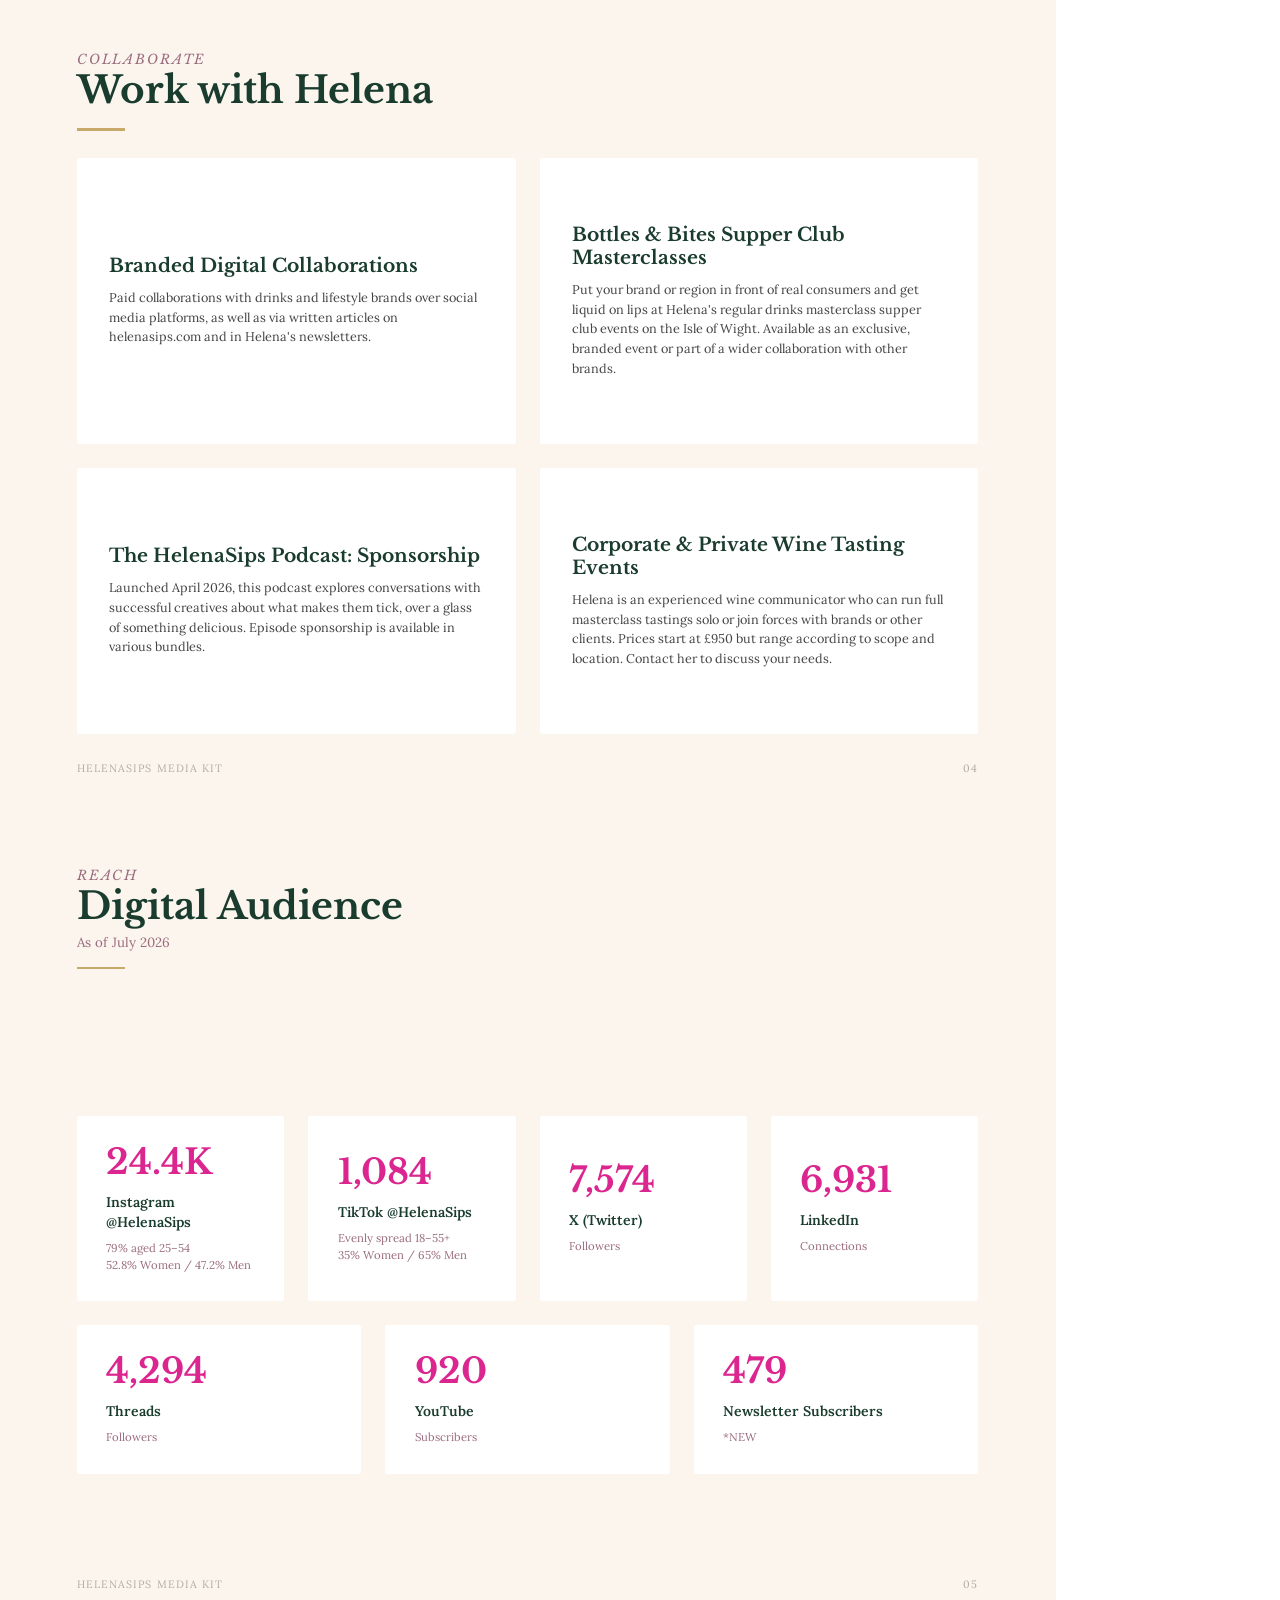
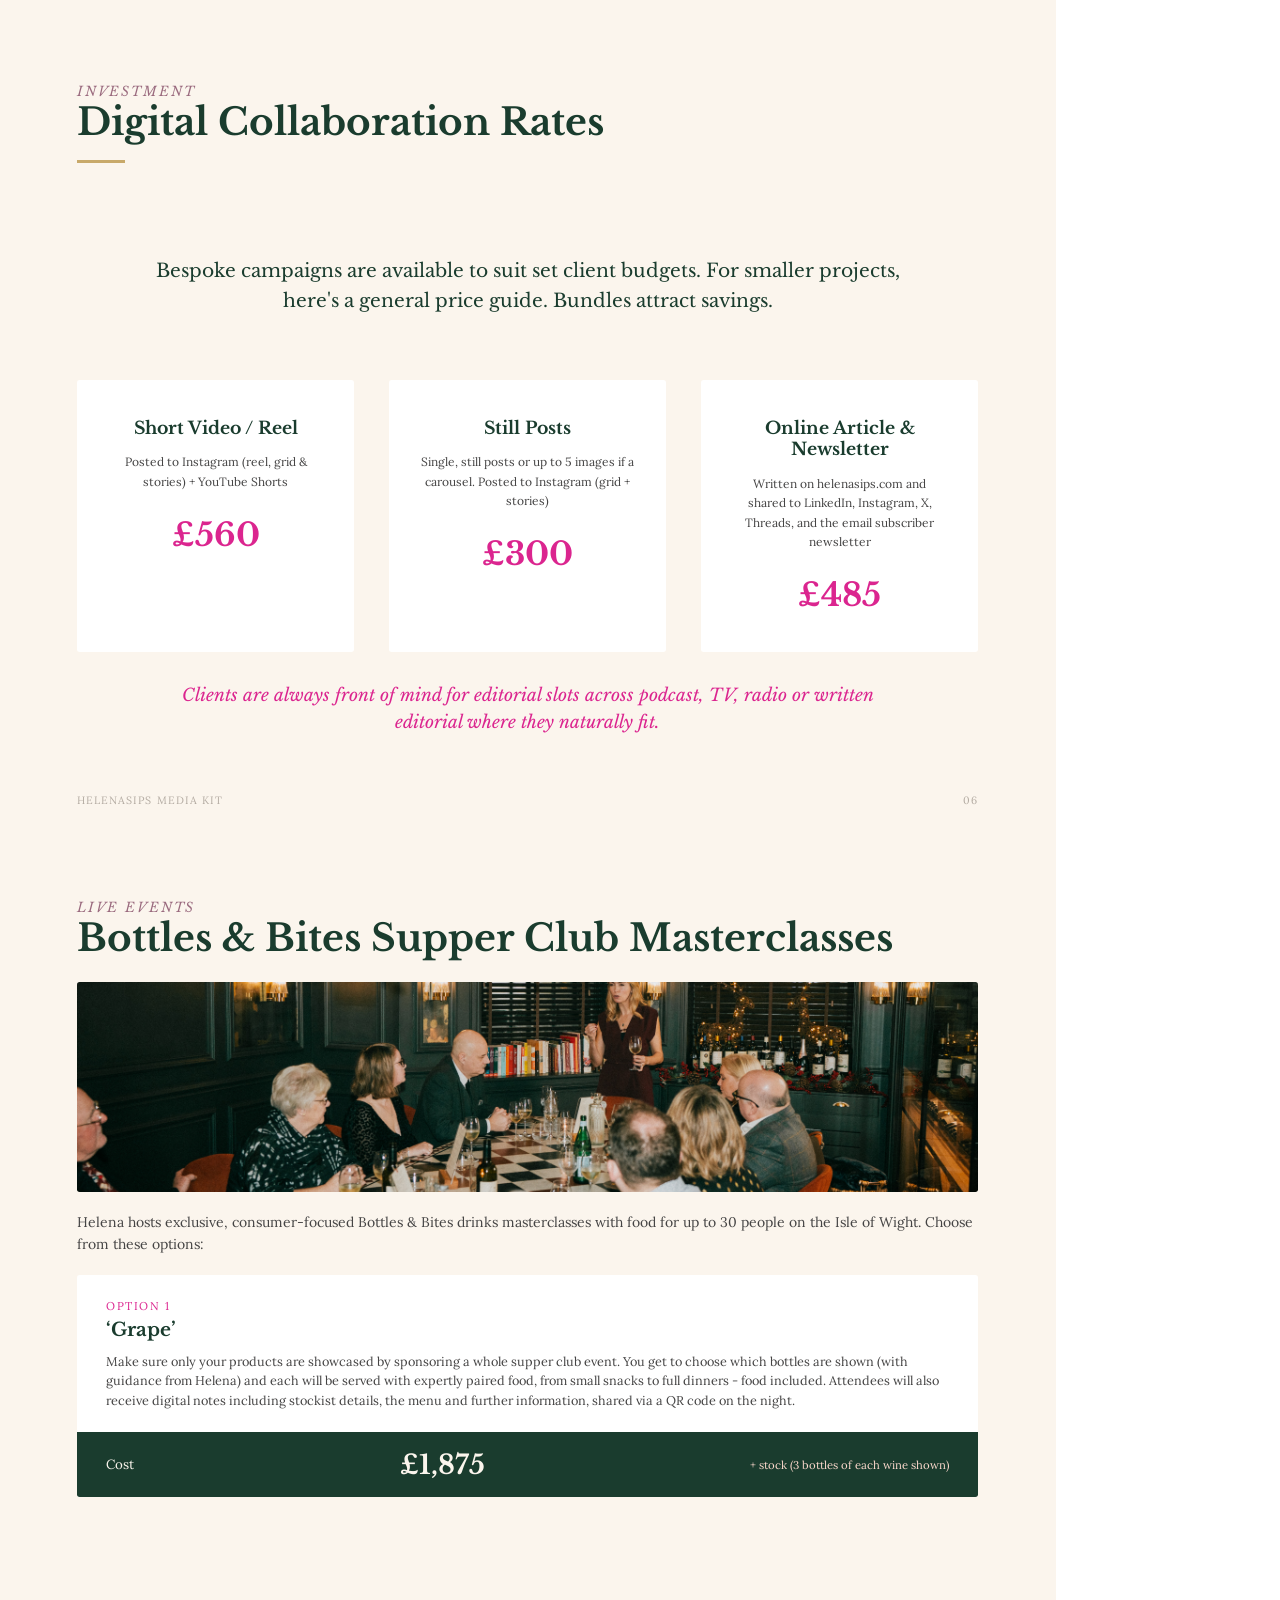
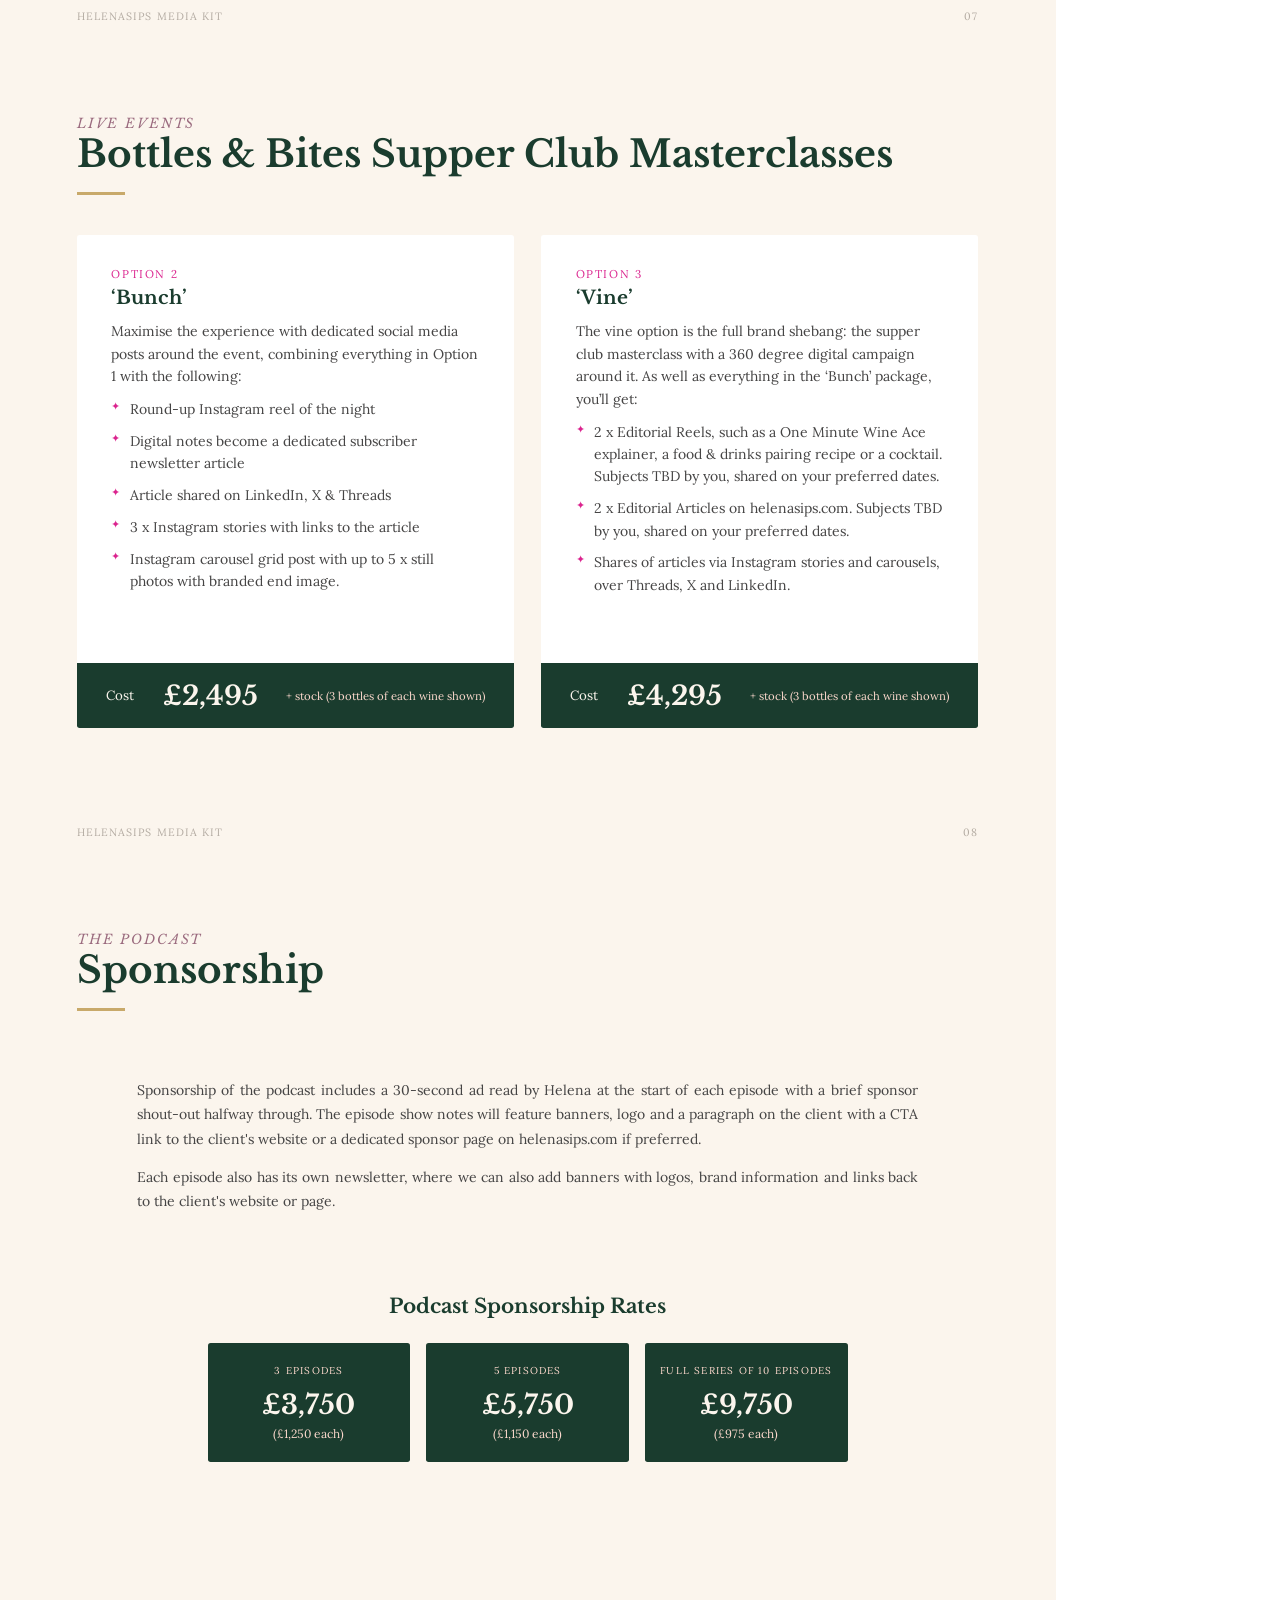
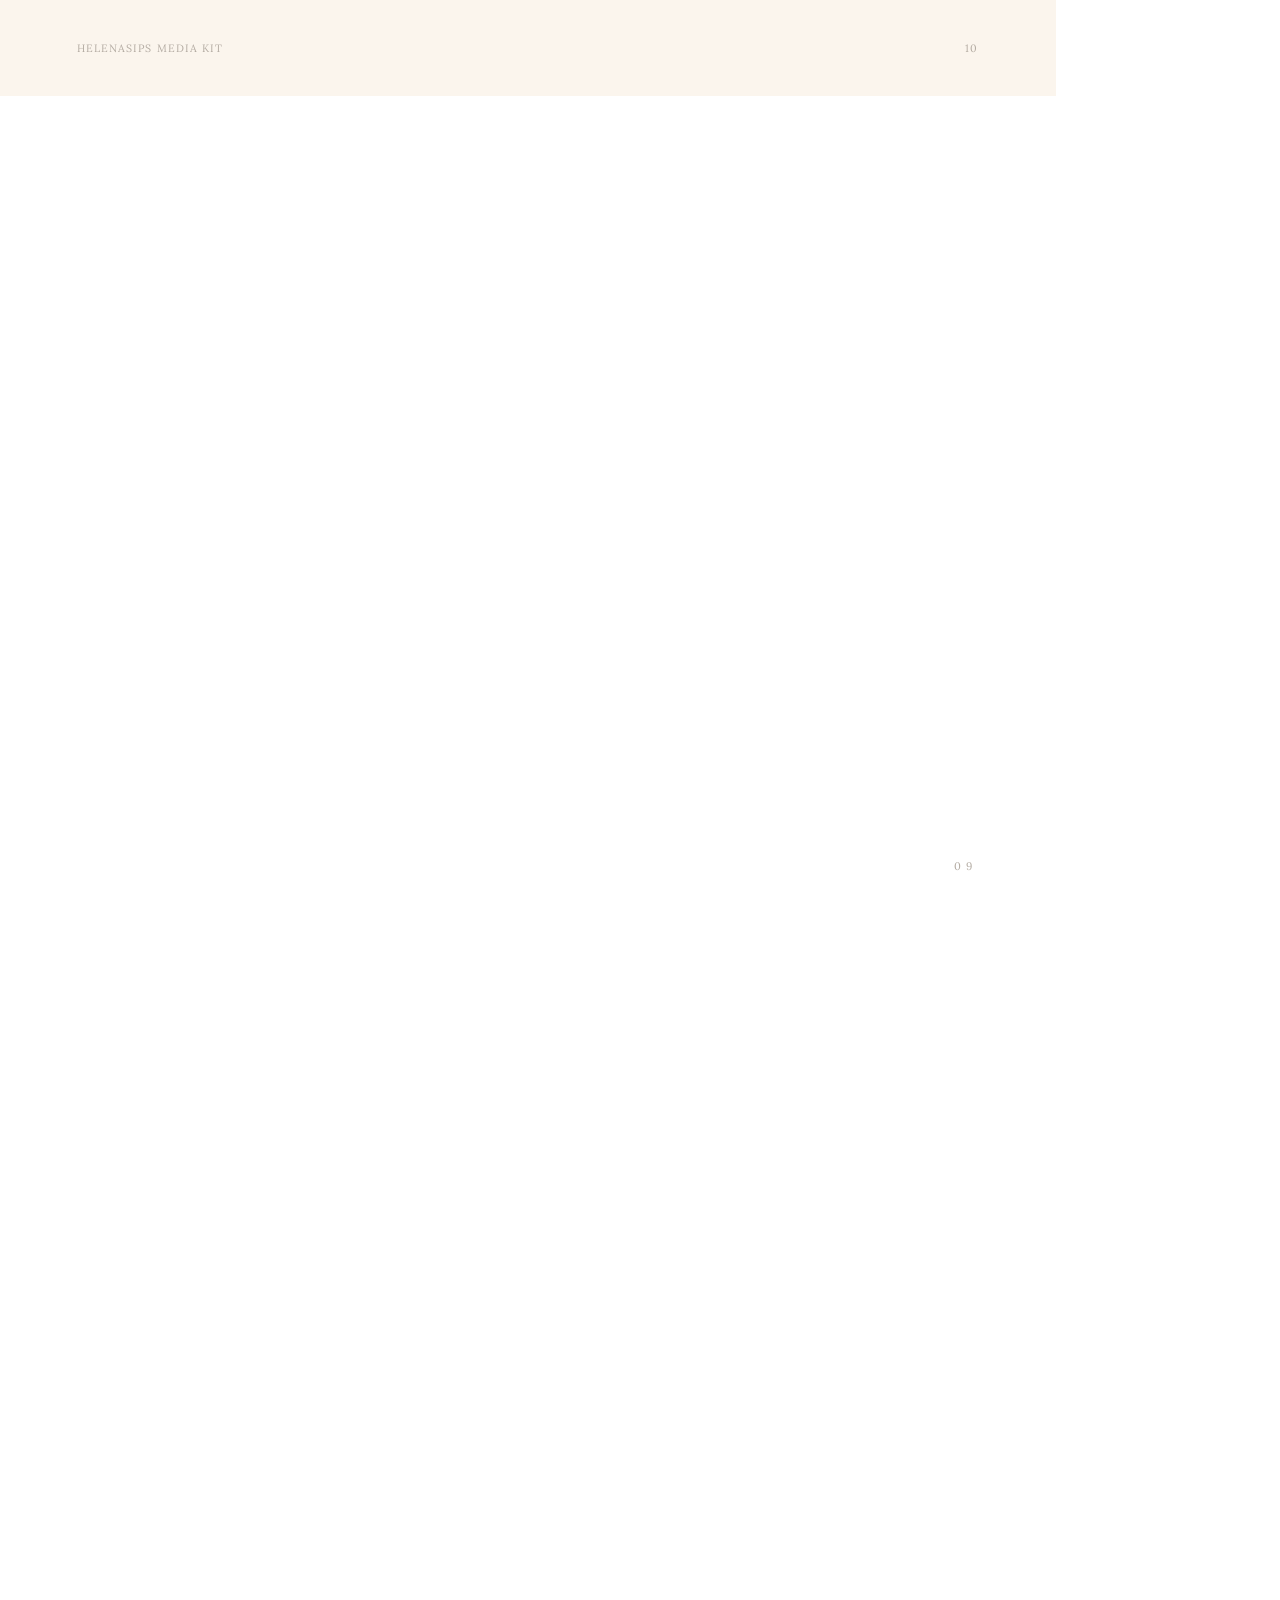
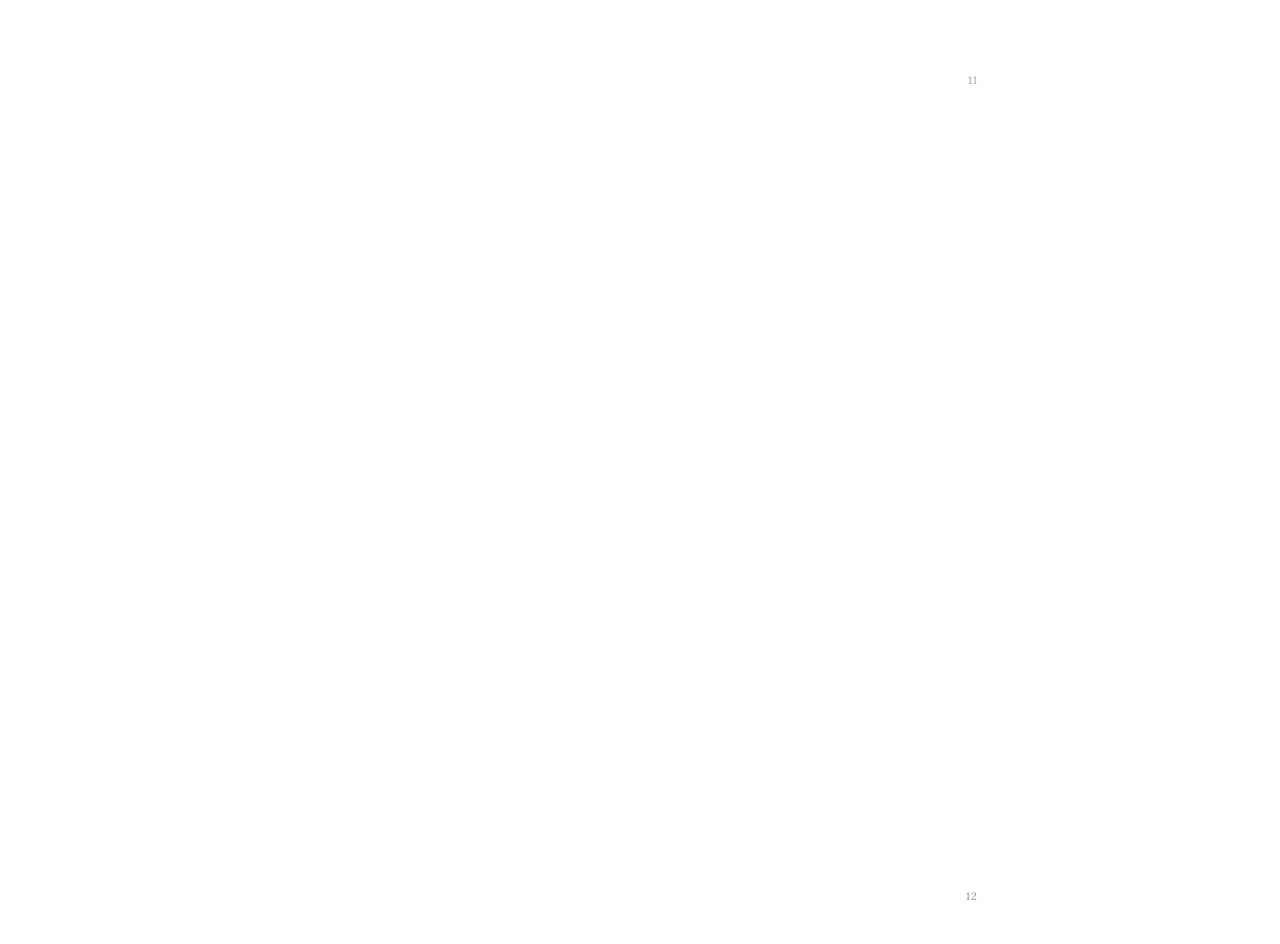
==== scripts/media-kit-pdf/pages.html @ 7ca12717 "Update Media Kit PDF to match the Media Kit page Co-Authored-By: Claude Opus 5.5 <noreply@anthropic." ====
<!doctype html>
<html>
<head>
<meta charset="utf-8">
<title>Media Kit pages</title>
<link href="https://fonts.googleapis.com/css2?family=Libre+Baskerville:ital,wght@0,400;0,700;1,400&family=Lora:ital,wght@0,400;0,500;0,600;1,400&display=swap" rel="stylesheet">
<style>
  /* Rebuilt pages for public/media-kit/HelenaSips-Media-Pack-2026.pdf.
     Run scripts/media-kit-pdf/build.py to regenerate the PDF. */
  @page { size: 11in 8.5in; margin: 0; }
  :root {
    --bg: #fbf5ed; --green: #1a3c2e; --plum: #9a6a7e; --magenta: #db258f;
    --gold: #c8a96a; --text: #454444; --muted: #b3aba2; --peach: #fbd8cc;
  }
  * { box-sizing: border-box; margin: 0; padding: 0; }
  html, body { background: transparent; -webkit-print-color-adjust: exact; print-color-adjust: exact; }
  body { font-family: 'Lora', serif; color: var(--text); }
  .page { width: 792pt; height: 612pt; position: relative; overflow: hidden; background: var(--bg); page-break-after: always; break-after: page; }
  .page.overlay { background: transparent; }
  .inner { position: absolute; left: 57.6pt; right: 58.2pt; top: 38pt; bottom: 50pt; }
  .eyebrow { font-family: 'Libre Baskerville', serif; font-style: italic; font-size: 10pt; letter-spacing: .14em; text-transform: uppercase; color: var(--plum); }
  h1 { font-family: 'Libre Baskerville', serif; font-weight: 700; font-size: 28pt; line-height: 1.2; color: var(--green); }
  .sub { font-size: 10pt; color: var(--plum); margin-top: 4pt; }
  .rule { width: 36pt; height: 2pt; background: var(--gold); margin-top: 12pt; }
  h3 { font-family: 'Libre Baskerville', serif; font-weight: 700; font-size: 14pt; line-height: 1.25; color: var(--green); }
  p { font-size: 10pt; line-height: 1.6; }
  .card { background: #fff; border-radius: 2pt; }
  .footer { position: absolute; left: 57.6pt; right: 58.2pt; top: 571pt; display: flex; justify-content: space-between; font-size: 8pt; letter-spacing: .1em; color: var(--muted); text-transform: uppercase; }

  /* Work with Helena */
  .grid2 { display: grid; grid-template-columns: 1fr 1fr; gap: 18pt 18pt; margin-top: 20pt; height: 432pt; }
  .grid2 .card { padding: 26pt 24pt; display: flex; flex-direction: column; justify-content: center; }
  .grid2 h3 { margin-bottom: 8pt; }
  .grid2 p { font-size: 9.5pt; line-height: 1.55; }

  /* Audience */
  .stats { margin-top: 110pt; display: grid; gap: 18pt; }
  .stats.four { grid-template-columns: repeat(4, 1fr); }
  .stats.three { grid-template-columns: repeat(3, 1fr); margin-top: 18pt; }
  .stat { padding: 20pt 22pt; min-height: 112pt; display: flex; flex-direction: column; justify-content: center; }
  .stat .num { font-family: 'Libre Baskerville', serif; font-weight: 700; font-size: 26pt; color: var(--magenta); line-height: 1.1; }
  .stat .plat { font-weight: 600; font-size: 10.5pt; color: var(--green); margin-top: 8pt; line-height: 1.45; }
  .stat .detail { font-size: 8.5pt; color: var(--plum); margin-top: 6pt; line-height: 1.5; }

  /* Rates */
  .lede { font-family: 'Libre Baskerville', serif; font-size: 14pt; line-height: 1.6; color: var(--green); text-align: center; max-width: 560pt; margin: 70pt auto 0; }
  .rates { display: grid; grid-template-columns: repeat(3, 1fr); gap: 26pt; margin-top: 48pt; }
  .rate { padding: 28pt 24pt; text-align: center; min-height: 180pt; }
  .rate h3 { font-size: 13pt; margin-bottom: 10pt; }
  .rate p { font-size: 9pt; line-height: 1.6; }
  .rate .price { font-family: 'Libre Baskerville', serif; font-weight: 700; font-size: 24pt; color: var(--magenta); margin-top: 18pt; }
  .quote { font-family: 'Libre Baskerville', serif; font-style: italic; font-size: 13pt; line-height: 1.6; color: var(--magenta); text-align: center; max-width: 560pt; margin: 22pt auto 0; }

  /* Supper club */
  .photo { width: 100%; height: 158pt; object-fit: cover; object-position: center 35%; border-radius: 2pt; margin-top: 16pt; display: block; }
  .intro { margin-top: 14pt; font-size: 10.5pt; }
  .opt { margin-top: 14pt; display: flex; flex-direction: column; }
  .opt .body { padding: 18pt 22pt 16pt; flex: 1; }
  .opt .label { font-size: 8.5pt; letter-spacing: .14em; text-transform: uppercase; color: var(--magenta); margin-bottom: 4pt; }
  .opt h3 { margin-bottom: 8pt; }
  .opt p { font-size: 9.5pt; line-height: 1.55; }
  .opt ul { list-style: none; margin-top: 8pt; }
  .opt li { font-size: 9.5pt; line-height: 1.5; padding-left: 14pt; position: relative; margin-top: 5pt; }
  .opt li::before { content: '✦'; position: absolute; left: 0; top: 0; color: var(--magenta); font-size: 8pt; }
  .bar { background: var(--green); color: var(--bg); display: flex; justify-content: space-between; align-items: center; padding: 12pt 22pt; border-radius: 0 0 2pt 2pt; }
  .bar .lbl { font-size: 10pt; }
  .bar .amt { font-family: 'Libre Baskerville', serif; font-weight: 700; font-size: 20pt; }
  .bar .stock { font-size: 8.5pt; color: var(--peach); }
  .cols { display: grid; grid-template-columns: 1fr 1fr; gap: 20pt; margin-top: 30pt; height: 370pt; }
  .cols .opt { margin-top: 0; }
  .cols .opt .body { padding: 24pt 26pt 18pt; }
  .cols .opt p, .cols .opt li { font-size: 10.5pt; line-height: 1.6; }
  .cols .opt li { margin-top: 7pt; }

  /* Podcast sponsorship */
  .spons { max-width: 586pt; margin: 50pt auto 0; }
  .spons p { font-size: 10.5pt; line-height: 1.75; text-align: justify; }
  .spons p + p { margin-top: 10pt; }
  .prates { text-align: center; margin-top: 60pt; }
  .prates h3 { font-size: 15pt; }
  .pboxes { display: grid; grid-template-columns: repeat(3, 1fr); gap: 12pt; width: 480pt; margin: 18pt auto 0; }
  .pbox { background: var(--green); color: var(--bg); border-radius: 2pt; padding: 16pt 10pt; text-align: center; }
  .pbox .lbl { font-size: 7.5pt; letter-spacing: .12em; text-transform: uppercase; color: var(--peach); }
  .pbox .amt { font-family: 'Libre Baskerville', serif; font-weight: 700; font-size: 20pt; margin-top: 8pt; }
  .pbox .each { font-size: 9pt; color: var(--peach); margin-top: 4pt; }

  /* Page-number patches for pages kept from the original PDF */
  .pnum { position: absolute; top: 571pt; right: 58.2pt; font-size: 8pt; letter-spacing: .1em; }
  .pnum.spaced { top: 572.4pt; right: 62.7pt; font-size: 8.25pt; letter-spacing: .45em; margin-right: -.45em; }
</style>
</head>
<body>

<!-- 04 Work with Helena -->
<section class="page">
  <div class="inner">
    <div class="eyebrow">Collaborate</div>
    <h1>Work with Helena</h1>
    <div class="rule"></div>
    <div class="grid2">
      <div class="card"><h3>Branded Digital Collaborations</h3><p>Paid collaborations with drinks and lifestyle brands over social media platforms, as well as via written articles on helenasips.com and in Helena's newsletters.</p></div>
      <div class="card"><h3>Bottles &amp; Bites Supper Club Masterclasses</h3><p>Put your brand or region in front of real consumers and get liquid on lips at Helena's regular drinks masterclass supper club events on the Isle of Wight. Available as an exclusive, branded event or part of a wider collaboration with other brands.</p></div>
      <div class="card"><h3>The HelenaSips Podcast: Sponsorship</h3><p>Launched April 2026, this podcast explores conversations with successful creatives about what makes them tick, over a glass of something delicious. Episode sponsorship is available in various bundles.</p></div>
      <div class="card"><h3>Corporate &amp; Private Wine Tasting Events</h3><p>Helena is an experienced wine communicator who can run full masterclass tastings solo or join forces with brands or other clients. Prices start at £950 but range according to scope and location. Contact her to discuss your needs.</p></div>
    </div>
  </div>
  <div class="footer"><span>HelenaSips Media Kit</span><span>04</span></div>
</section>

<!-- 05 Digital Audience -->
<section class="page">
  <div class="inner">
    <div class="eyebrow">Reach</div>
    <h1>Digital Audience</h1>
    <div class="sub">As of July 2026</div>
    <div class="rule"></div>
    <div class="stats four">
      <div class="card stat"><div class="num">24.4K</div><div class="plat">Instagram<br>@HelenaSips</div><div class="detail">79% aged 25–54<br>52.8% Women / 47.2% Men</div></div>
      <div class="card stat"><div class="num">1,084</div><div class="plat">TikTok @HelenaSips</div><div class="detail">Evenly spread 18–55+<br>35% Women / 65% Men</div></div>
      <div class="card stat"><div class="num">7,574</div><div class="plat">X (Twitter)</div><div class="detail">Followers</div></div>
      <div class="card stat"><div class="num">6,931</div><div class="plat">LinkedIn</div><div class="detail">Connections</div></div>
    </div>
    <div class="stats three">
      <div class="card stat"><div class="num">4,294</div><div class="plat">Threads</div><div class="detail">Followers</div></div>
      <div class="card stat"><div class="num">920</div><div class="plat">YouTube</div><div class="detail">Subscribers</div></div>
      <div class="card stat"><div class="num">479</div><div class="plat">Newsletter Subscribers</div><div class="detail">*NEW</div></div>
    </div>
  </div>
  <div class="footer"><span>HelenaSips Media Kit</span><span>05</span></div>
</section>

<!-- 06 Digital Collaboration Rates -->
<section class="page">
  <div class="inner">
    <div class="eyebrow">Investment</div>
    <h1>Digital Collaboration Rates</h1>
    <div class="rule"></div>
    <div class="lede">Bespoke campaigns are available to suit set client budgets. For smaller projects, here's a general price guide. Bundles attract savings.</div>
    <div class="rates">
      <div class="card rate"><h3>Short Video / Reel</h3><p>Posted to Instagram (reel, grid &amp; stories) + YouTube Shorts</p><div class="price">£560</div></div>
      <div class="card rate"><h3>Still Posts</h3><p>Single, still posts or up to 5 images if a carousel. Posted to Instagram (grid + stories)</p><div class="price">£300</div></div>
      <div class="card rate"><h3>Online Article &amp; Newsletter</h3><p>Written on helenasips.com and shared to LinkedIn, Instagram, X, Threads, and the email subscriber newsletter</p><div class="price">£485</div></div>
    </div>
    <div class="quote">Clients are always front of mind for editorial slots across podcast, TV, radio or written editorial where they naturally fit.</div>
  </div>
  <div class="footer"><span>HelenaSips Media Kit</span><span>06</span></div>
</section>

<!-- 07 Bottles & Bites: intro + Option 1 -->
<section class="page">
  <div class="inner">
    <div class="eyebrow">Live Events</div>
    <h1>Bottles &amp; Bites Supper Club Masterclasses</h1>
    <img class="photo" src="../../src/assets/private-wine-masterclass.jpeg" alt="">
    <p class="intro">Helena hosts exclusive, consumer-focused Bottles &amp; Bites drinks masterclasses with food for up to 30 people on the Isle of Wight. Choose from these options:</p>
    <div class="card opt">
      <div class="body">
        <div class="label">Option 1</div>
        <h3>‘Grape’</h3>
        <p>Make sure only your products are showcased by sponsoring a whole supper club event. You get to choose which bottles are shown (with guidance from Helena) and each will be served with expertly paired food, from small snacks to full dinners - food included. Attendees will also receive digital notes including stockist details, the menu and further information, shared via a QR code on the night.</p>
      </div>
      <div class="bar"><span class="lbl">Cost</span><span class="amt">£1,875</span><span class="stock">+ stock (3 bottles of each wine shown)</span></div>
    </div>
  </div>
  <div class="footer"><span>HelenaSips Media Kit</span><span>07</span></div>
</section>

<!-- 08 Bottles & Bites: Options 2 & 3 -->
<section class="page">
  <div class="inner">
    <div class="eyebrow">Live Events</div>
    <h1>Bottles &amp; Bites Supper Club Masterclasses</h1>
    <div class="rule"></div>
    <div class="cols">
      <div class="card opt">
        <div class="body">
          <div class="label">Option 2</div>
          <h3>‘Bunch’</h3>
          <p>Maximise the experience with dedicated social media posts around the event, combining everything in Option 1 with the following:</p>
          <ul>
            <li>Round-up Instagram reel of the night</li>
            <li>Digital notes become a dedicated subscriber newsletter article</li>
            <li>Article shared on LinkedIn, X &amp; Threads</li>
            <li>3 x Instagram stories with links to the article</li>
            <li>Instagram carousel grid post with up to 5 x still photos with branded end image.</li>
          </ul>
        </div>
        <div class="bar"><span class="lbl">Cost</span><span class="amt">£2,495</span><span class="stock">+ stock (3 bottles of each wine shown)</span></div>
      </div>
      <div class="card opt">
        <div class="body">
          <div class="label">Option 3</div>
          <h3>‘Vine’</h3>
          <p>The vine option is the full brand shebang: the supper club masterclass with a 360 degree digital campaign around it. As well as everything in the ‘Bunch’ package, you’ll get:</p>
          <ul>
            <li>2 x Editorial Reels, such as a One Minute Wine Ace explainer, a food &amp; drinks pairing recipe or a cocktail. Subjects TBD by you, shared on your preferred dates.</li>
            <li>2 x Editorial Articles on helenasips.com. Subjects TBD by you, shared on your preferred dates.</li>
            <li>Shares of articles via Instagram stories and carousels, over Threads, X and LinkedIn.</li>
          </ul>
        </div>
        <div class="bar"><span class="lbl">Cost</span><span class="amt">£4,295</span><span class="stock">+ stock (3 bottles of each wine shown)</span></div>
      </div>
    </div>
  </div>
  <div class="footer"><span>HelenaSips Media Kit</span><span>08</span></div>
</section>

<!-- 10 Podcast Sponsorship -->
<section class="page">
  <div class="inner">
    <div class="eyebrow">The Podcast</div>
    <h1>Sponsorship</h1>
    <div class="rule"></div>
    <div class="spons">
      <p>Sponsorship of the podcast includes a 30-second ad read by Helena at the start of each episode with a brief sponsor shout-out halfway through. The episode show notes will feature banners, logo and a paragraph on the client with a CTA link to the client's website or a dedicated sponsor page on helenasips.com if preferred.</p>
      <p>Each episode also has its own newsletter, where we can also add banners with logos, brand information and links back to the client's website or page.</p>
    </div>
    <div class="prates">
      <h3>Podcast Sponsorship Rates</h3>
      <div class="pboxes">
        <div class="pbox"><div class="lbl">3 Episodes</div><div class="amt">£3,750</div><div class="each">(£1,250 each)</div></div>
        <div class="pbox"><div class="lbl">5 Episodes</div><div class="amt">£5,750</div><div class="each">(£1,150 each)</div></div>
        <div class="pbox"><div class="lbl">Full Series of 10 Episodes</div><div class="amt">£9,750</div><div class="each">(£975 each)</div></div>
      </div>
    </div>
  </div>
  <div class="footer"><span>HelenaSips Media Kit</span><span>10</span></div>
</section>

<!-- Page-number patches (transparent, laid over kept pages) -->
<section class="page overlay"><span class="pnum spaced" style="color:#b3aba2">09</span></section>
<section class="page overlay"><span class="pnum" style="color:#b6939f">11</span></section>
<section class="page overlay"><span class="pnum" style="color:#92897e">12</span></section>

</body>
</html>
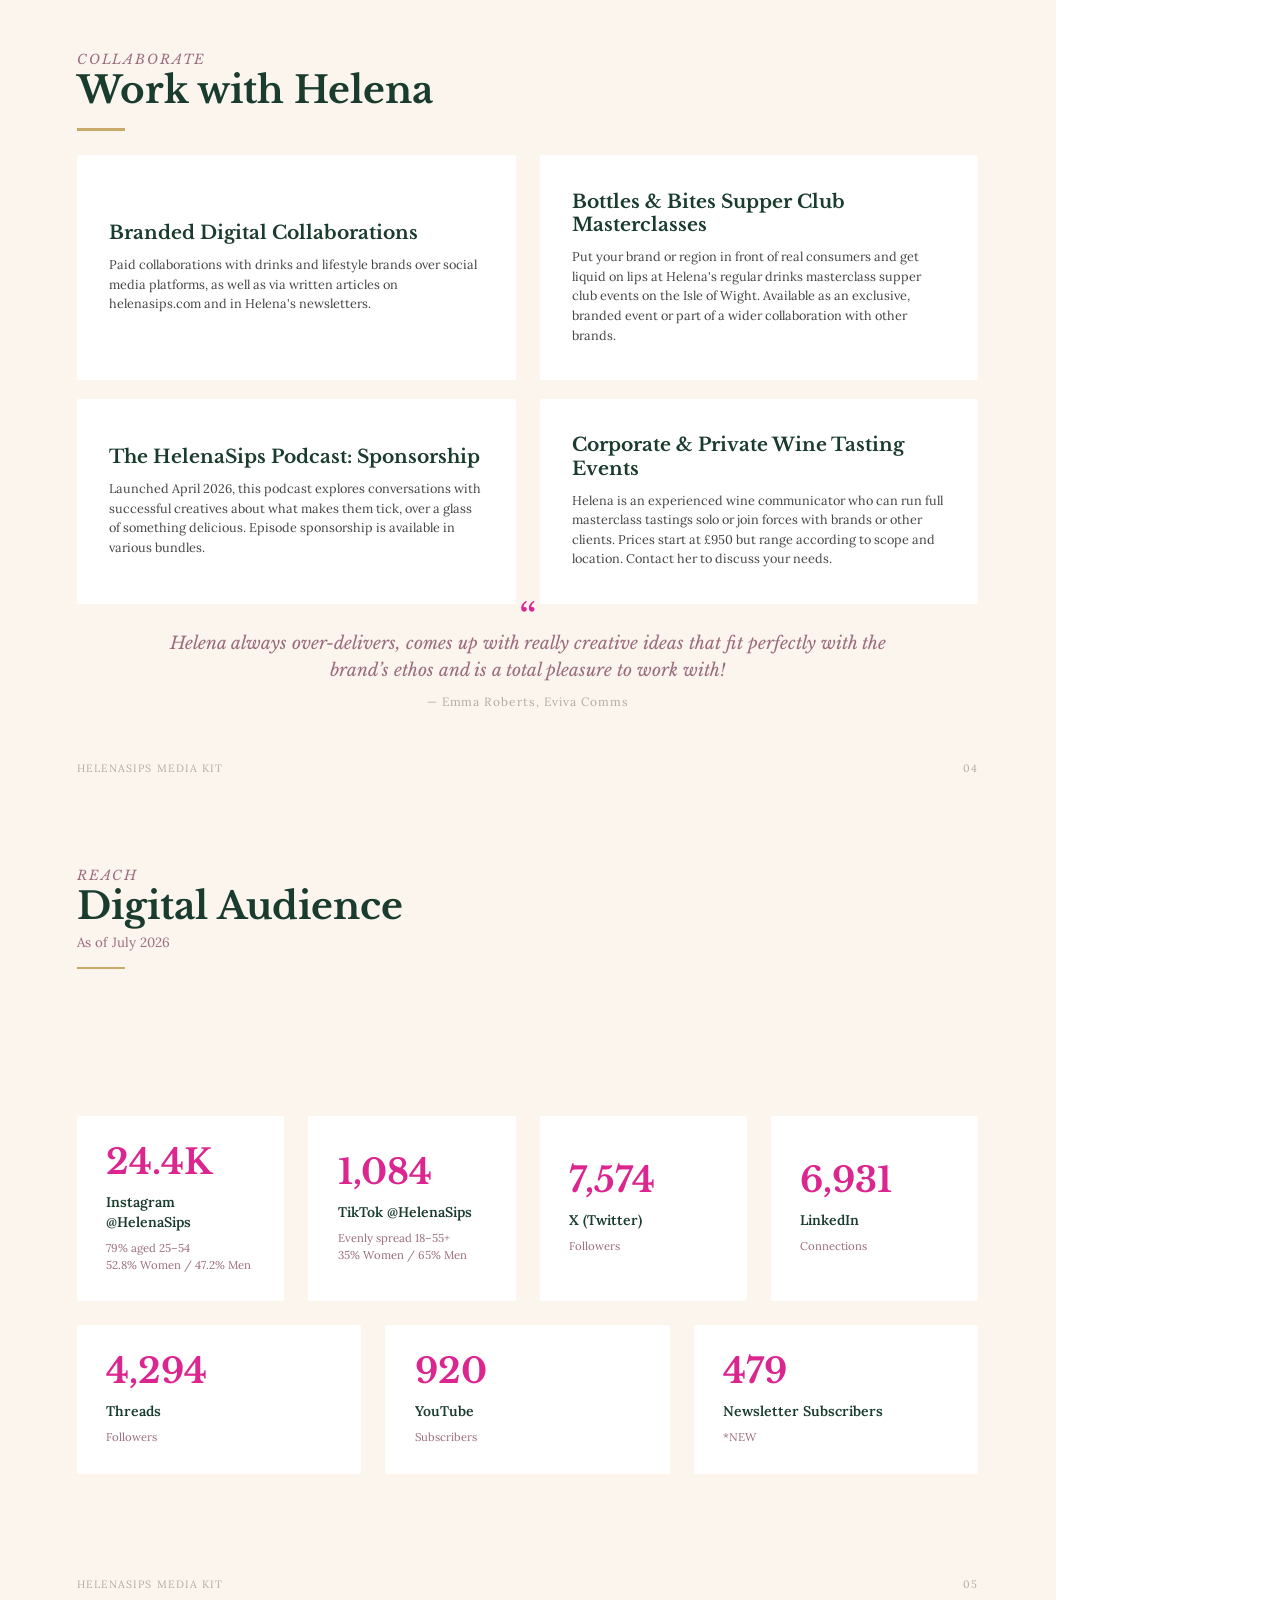
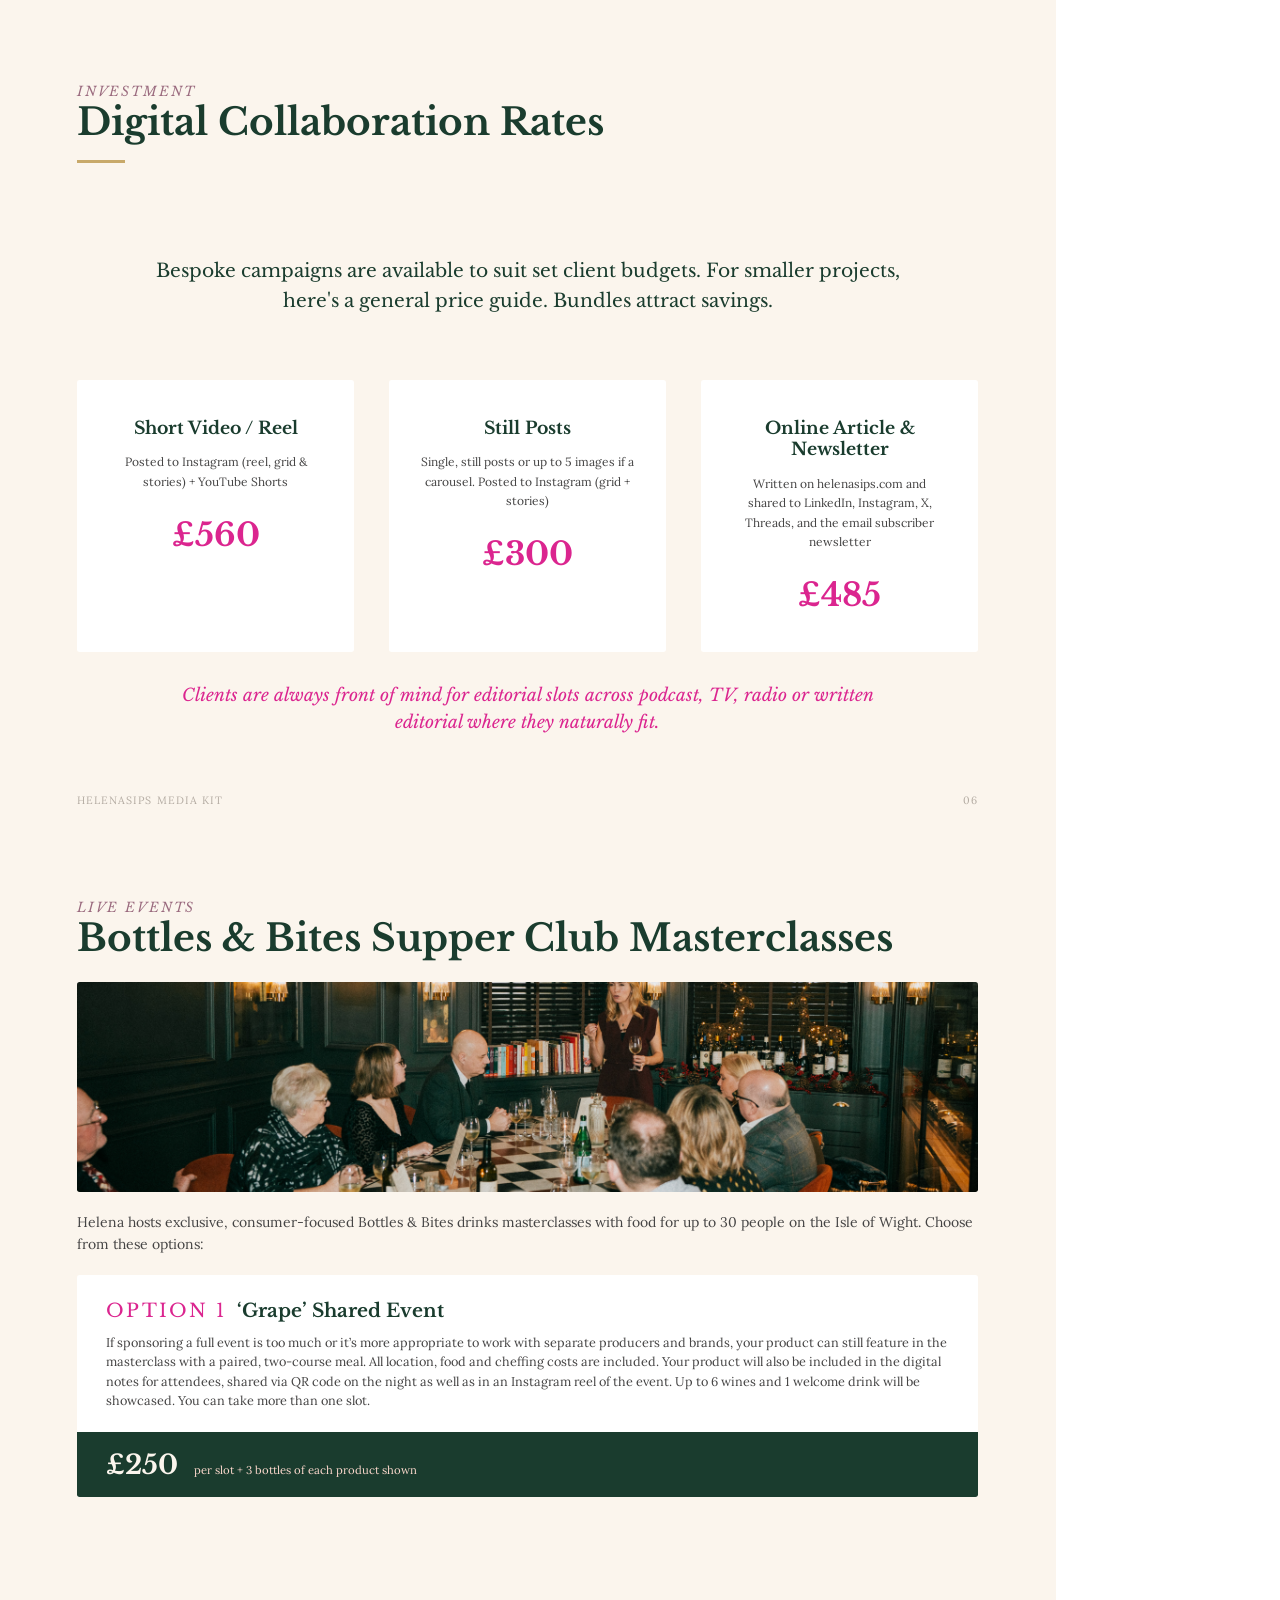
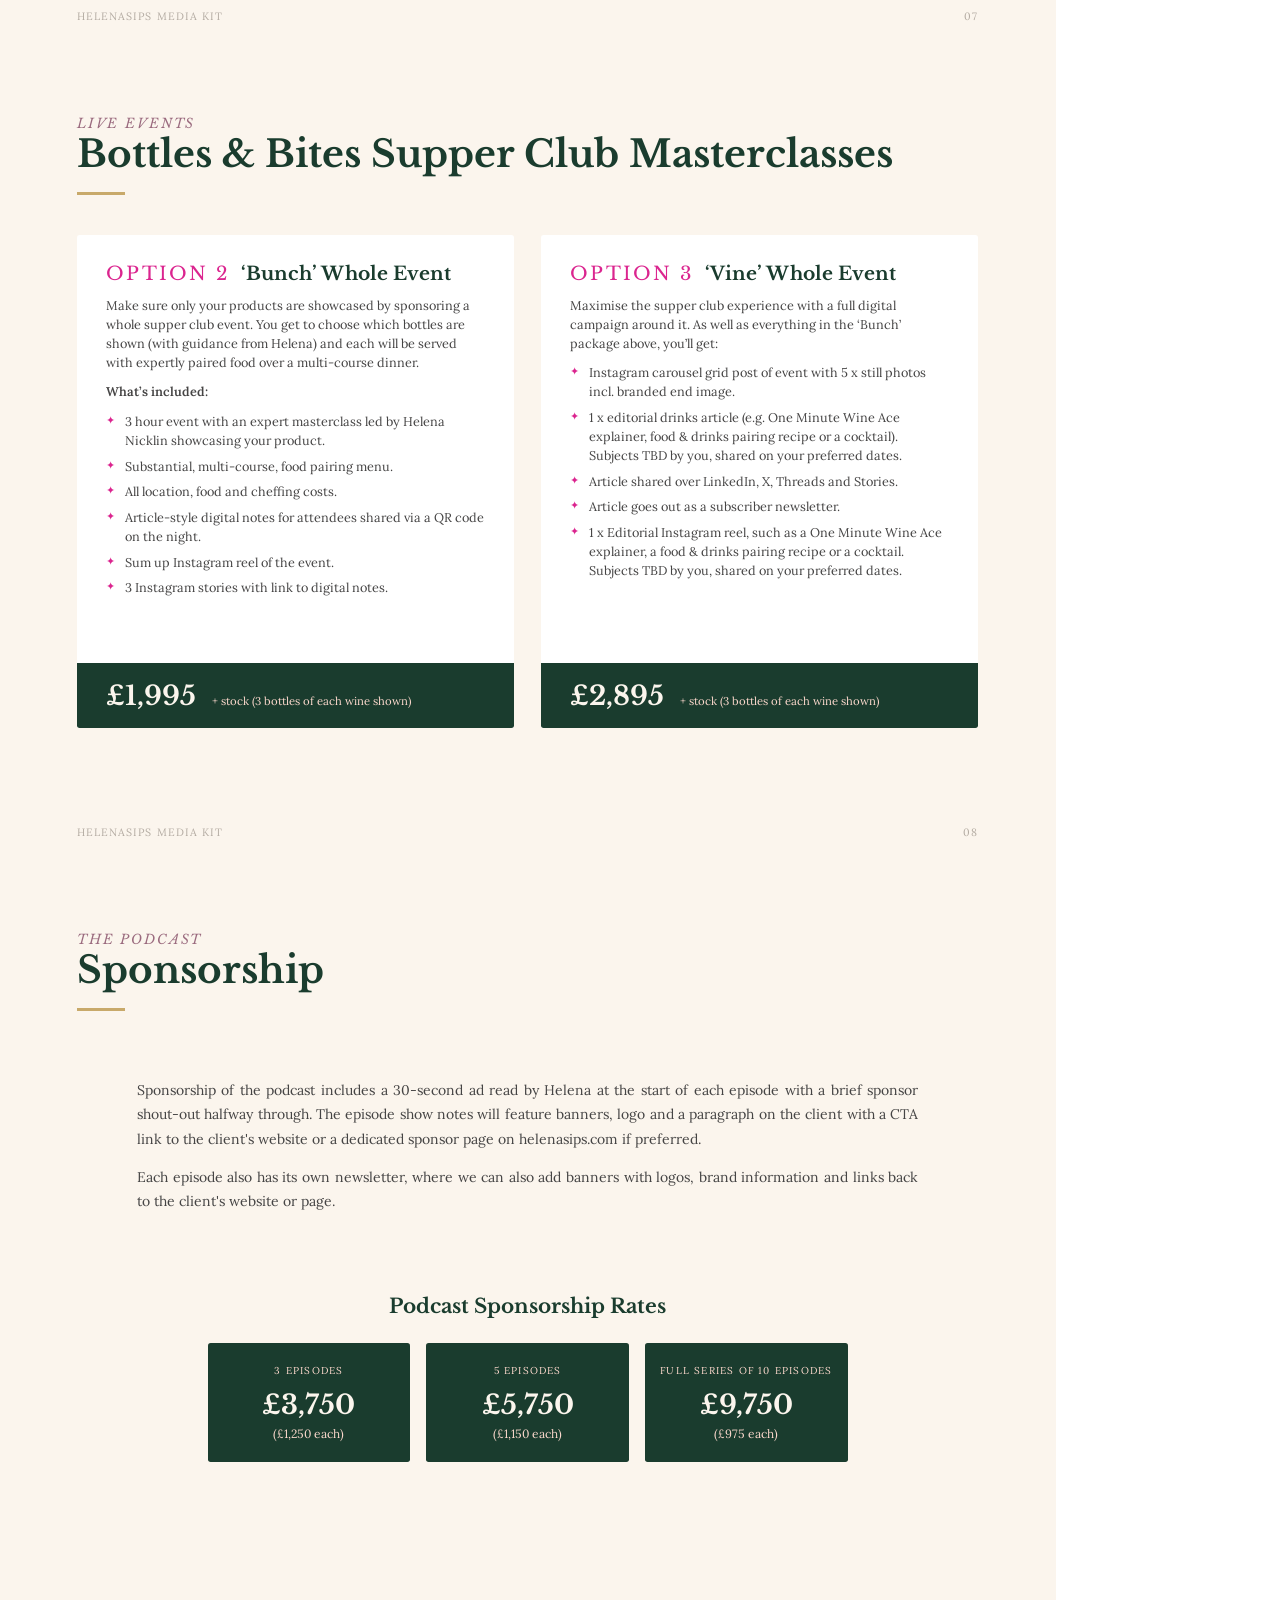
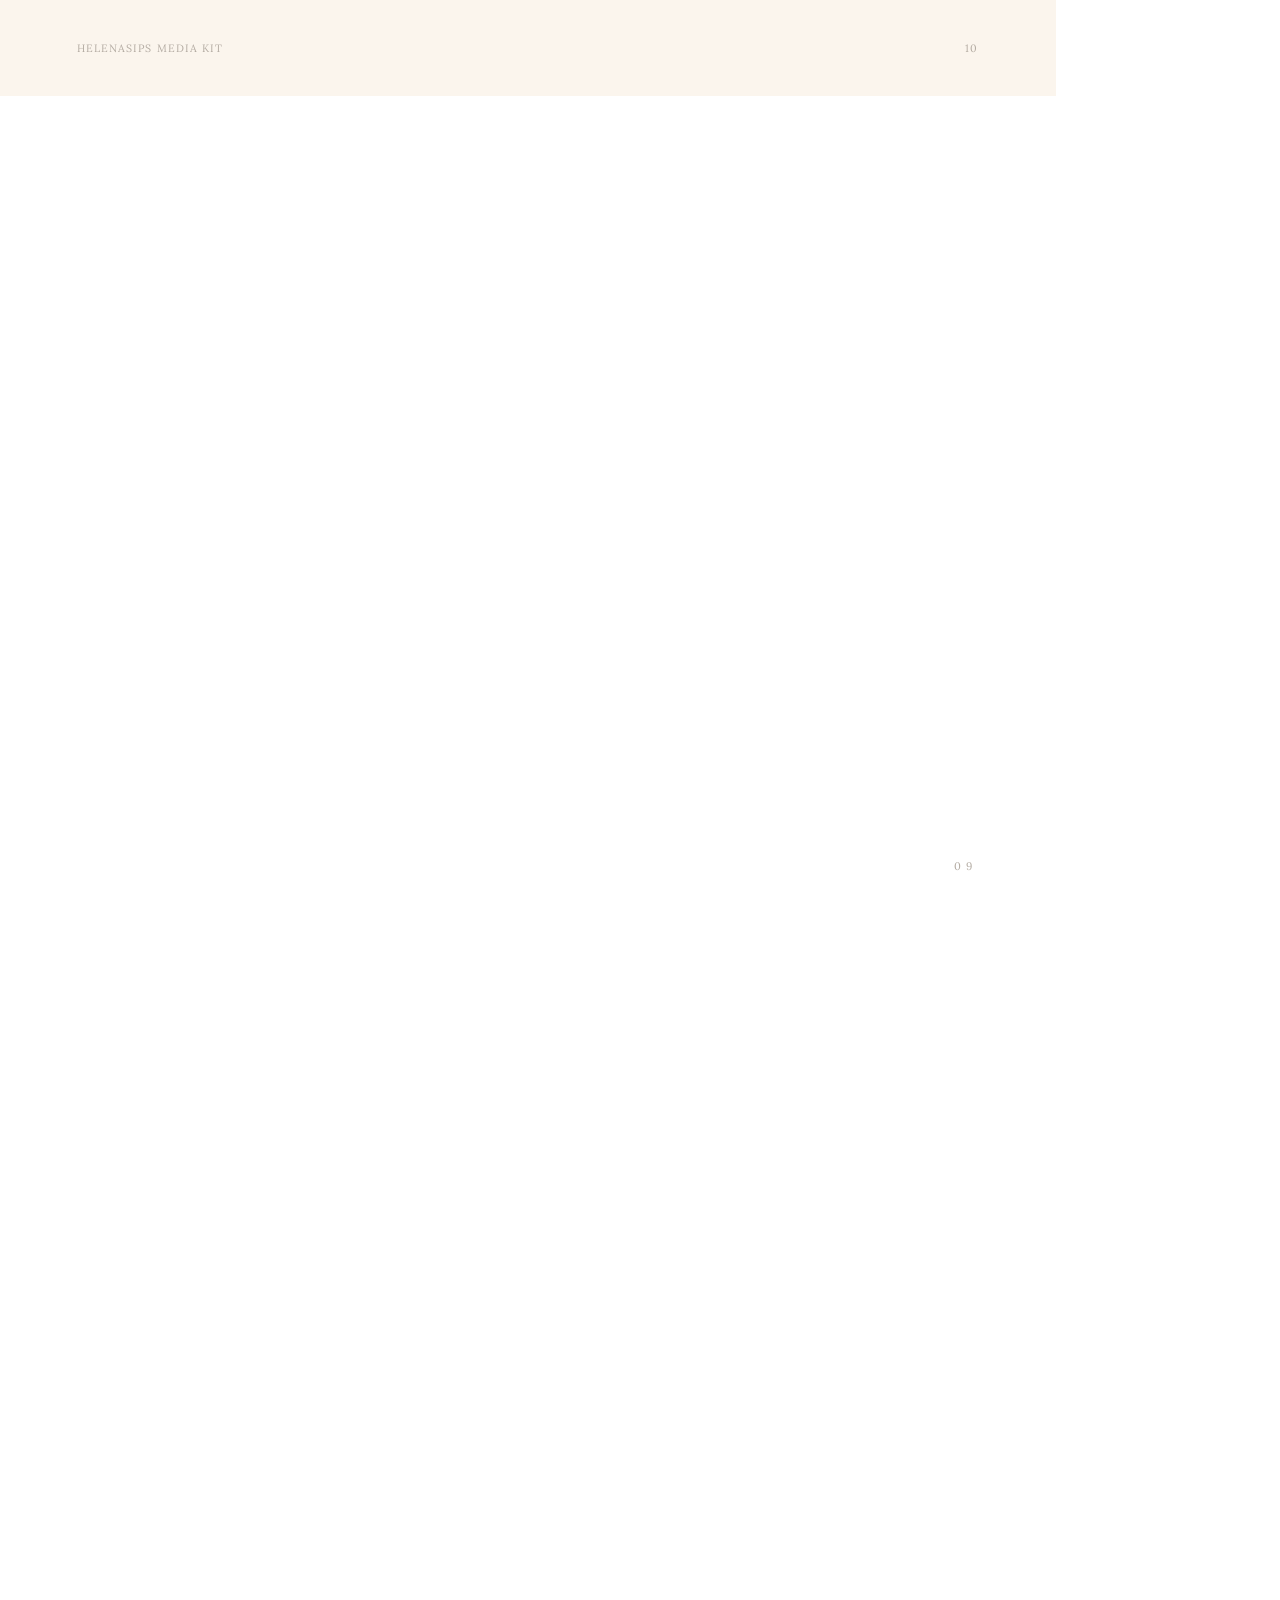
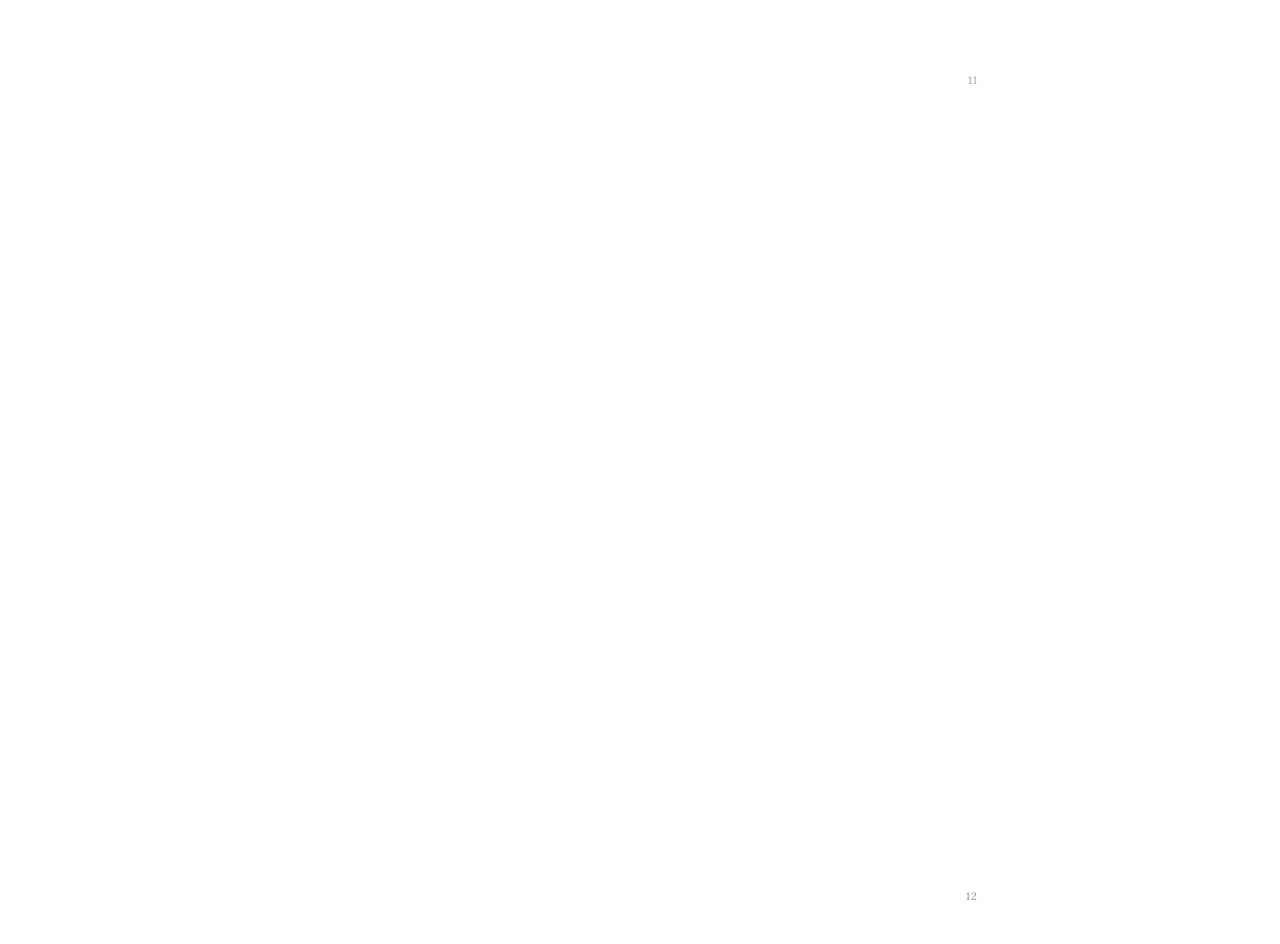
==== commit 0f4b5af3: "Update website Co-Authored-By: Claude Opus 5.5 <noreply@anthropic.com>" ====
--- a/scripts/media-kit-pdf/pages.html
+++ b/scripts/media-kit-pdf/pages.html
@@ -28,10 +28,14 @@
   .footer { position: absolute; left: 57.6pt; right: 58.2pt; top: 571pt; display: flex; justify-content: space-between; font-size: 8pt; letter-spacing: .1em; color: var(--muted); text-transform: uppercase; }
 
   /* Work with Helena */
-  .grid2 { display: grid; grid-template-columns: 1fr 1fr; gap: 18pt 18pt; margin-top: 20pt; height: 432pt; }
+  .grid2 { display: grid; grid-template-columns: 1fr 1fr; gap: 14pt 18pt; margin-top: 18pt; height: 318pt; }
   .grid2 .card { padding: 26pt 24pt; display: flex; flex-direction: column; justify-content: center; }
   .grid2 h3 { margin-bottom: 8pt; }
   .grid2 p { font-size: 9.5pt; line-height: 1.55; }
+  .client-quote { text-align: center; margin: 22pt auto 0; max-width: 560pt; }
+  .client-quote .mark { font-family: 'Libre Baskerville', serif; font-size: 30pt; line-height: .6; color: var(--magenta); display: block; height: 16pt; }
+  .client-quote q { quotes: none; font-family: 'Libre Baskerville', serif; font-style: italic; font-size: 13pt; line-height: 1.55; color: var(--plum); display: block; }
+  .client-quote .who { margin-top: 8pt; font-size: 9pt; letter-spacing: .08em; color: var(--muted); }
 
   /* Audience */
   .stats { margin-top: 110pt; display: grid; gap: 18pt; }
@@ -58,19 +62,22 @@
   .opt .body { padding: 18pt 22pt 16pt; flex: 1; }
   .opt .label { font-size: 8.5pt; letter-spacing: .14em; text-transform: uppercase; color: var(--magenta); margin-bottom: 4pt; }
   .opt h3 { margin-bottom: 8pt; }
+  .opt h3 .num { color: var(--magenta); font-weight: 400; letter-spacing: .12em; text-transform: uppercase; margin-right: 8pt; }
+  .opt .incl { font-weight: 600; margin-top: 8pt; }
   .opt p { font-size: 9.5pt; line-height: 1.55; }
   .opt ul { list-style: none; margin-top: 8pt; }
   .opt li { font-size: 9.5pt; line-height: 1.5; padding-left: 14pt; position: relative; margin-top: 5pt; }
   .opt li::before { content: '✦'; position: absolute; left: 0; top: 0; color: var(--magenta); font-size: 8pt; }
-  .bar { background: var(--green); color: var(--bg); display: flex; justify-content: space-between; align-items: center; padding: 12pt 22pt; border-radius: 0 0 2pt 2pt; }
+  .bar { background: var(--green); color: var(--bg); display: flex; align-items: baseline; gap: 12pt; padding: 12pt 22pt; border-radius: 0 0 2pt 2pt; }
   .bar .lbl { font-size: 10pt; }
   .bar .amt { font-family: 'Libre Baskerville', serif; font-weight: 700; font-size: 20pt; }
   .bar .stock { font-size: 8.5pt; color: var(--peach); }
   .cols { display: grid; grid-template-columns: 1fr 1fr; gap: 20pt; margin-top: 30pt; height: 370pt; }
   .cols .opt { margin-top: 0; }
   .cols .opt .body { padding: 24pt 26pt 18pt; }
-  .cols .opt p, .cols .opt li { font-size: 10.5pt; line-height: 1.6; }
-  .cols .opt li { margin-top: 7pt; }
+  .cols .opt .body { padding: 20pt 22pt 14pt; }
+  .cols .opt p, .cols .opt li { font-size: 9.5pt; line-height: 1.5; }
+  .cols .opt li { margin-top: 5pt; }
 
   /* Podcast sponsorship */
   .spons { max-width: 586pt; margin: 50pt auto 0; }
@@ -103,6 +110,11 @@
       <div class="card"><h3>The HelenaSips Podcast: Sponsorship</h3><p>Launched April 2026, this podcast explores conversations with successful creatives about what makes them tick, over a glass of something delicious. Episode sponsorship is available in various bundles.</p></div>
       <div class="card"><h3>Corporate &amp; Private Wine Tasting Events</h3><p>Helena is an experienced wine communicator who can run full masterclass tastings solo or join forces with brands or other clients. Prices start at £950 but range according to scope and location. Contact her to discuss your needs.</p></div>
     </div>
+    <div class="client-quote">
+      <span class="mark">“</span>
+      <q>Helena always over-delivers, comes up with really creative ideas that fit perfectly with the brand’s ethos and is a total pleasure to work with!</q>
+      <div class="who">— Emma Roberts, Eviva Comms</div>
+    </div>
   </div>
   <div class="footer"><span>HelenaSips Media Kit</span><span>04</span></div>
 </section>
@@ -155,11 +167,10 @@
     <p class="intro">Helena hosts exclusive, consumer-focused Bottles &amp; Bites drinks masterclasses with food for up to 30 people on the Isle of Wight. Choose from these options:</p>
     <div class="card opt">
       <div class="body">
-        <div class="label">Option 1</div>
-        <h3>‘Grape’</h3>
-        <p>Make sure only your products are showcased by sponsoring a whole supper club event. You get to choose which bottles are shown (with guidance from Helena) and each will be served with expertly paired food, from small snacks to full dinners - food included. Attendees will also receive digital notes including stockist details, the menu and further information, shared via a QR code on the night.</p>
-      </div>
-      <div class="bar"><span class="lbl">Cost</span><span class="amt">£1,875</span><span class="stock">+ stock (3 bottles of each wine shown)</span></div>
+        <h3><span class="num">Option 1</span>‘Grape’ Shared Event</h3>
+        <p>If sponsoring a full event is too much or it’s more appropriate to work with separate producers and brands, your product can still feature in the masterclass with a paired, two-course meal. All location, food and cheffing costs are included. Your product will also be included in the digital notes for attendees, shared via QR code on the night as well as in an Instagram reel of the event. Up to 6 wines and 1 welcome drink will be showcased. You can take more than one slot.</p>
+      </div>
+      <div class="bar"><span class="amt">£250</span><span class="stock">per slot + 3 bottles of each product shown</span></div>
     </div>
   </div>
   <div class="footer"><span>HelenaSips Media Kit</span><span>07</span></div>
@@ -174,31 +185,33 @@
     <div class="cols">
       <div class="card opt">
         <div class="body">
-          <div class="label">Option 2</div>
-          <h3>‘Bunch’</h3>
-          <p>Maximise the experience with dedicated social media posts around the event, combining everything in Option 1 with the following:</p>
+          <h3><span class="num">Option 2</span>‘Bunch’ Whole Event</h3>
+          <p>Make sure only your products are showcased by sponsoring a whole supper club event. You get to choose which bottles are shown (with guidance from Helena) and each will be served with expertly paired food over a multi-course dinner.</p>
+          <p class="incl">What’s included:</p>
           <ul>
-            <li>Round-up Instagram reel of the night</li>
-            <li>Digital notes become a dedicated subscriber newsletter article</li>
-            <li>Article shared on LinkedIn, X &amp; Threads</li>
-            <li>3 x Instagram stories with links to the article</li>
-            <li>Instagram carousel grid post with up to 5 x still photos with branded end image.</li>
+            <li>3 hour event with an expert masterclass led by Helena Nicklin showcasing your product.</li>
+            <li>Substantial, multi-course, food pairing menu.</li>
+            <li>All location, food and cheffing costs.</li>
+            <li>Article-style digital notes for attendees shared via a QR code on the night.</li>
+            <li>Sum up Instagram reel of the event.</li>
+            <li>3 Instagram stories with link to digital notes.</li>
           </ul>
         </div>
-        <div class="bar"><span class="lbl">Cost</span><span class="amt">£2,495</span><span class="stock">+ stock (3 bottles of each wine shown)</span></div>
+        <div class="bar"><span class="amt">£1,995</span><span class="stock">+ stock (3 bottles of each wine shown)</span></div>
       </div>
       <div class="card opt">
         <div class="body">
-          <div class="label">Option 3</div>
-          <h3>‘Vine’</h3>
-          <p>The vine option is the full brand shebang: the supper club masterclass with a 360 degree digital campaign around it. As well as everything in the ‘Bunch’ package, you’ll get:</p>
+          <h3><span class="num">Option 3</span>‘Vine’ Whole Event</h3>
+          <p>Maximise the supper club experience with a full digital campaign around it. As well as everything in the ‘Bunch’ package above, you’ll get:</p>
           <ul>
-            <li>2 x Editorial Reels, such as a One Minute Wine Ace explainer, a food &amp; drinks pairing recipe or a cocktail. Subjects TBD by you, shared on your preferred dates.</li>
-            <li>2 x Editorial Articles on helenasips.com. Subjects TBD by you, shared on your preferred dates.</li>
-            <li>Shares of articles via Instagram stories and carousels, over Threads, X and LinkedIn.</li>
+            <li>Instagram carousel grid post of event with 5 x still photos incl. branded end image.</li>
+            <li>1 x editorial drinks article (e.g. One Minute Wine Ace explainer, food &amp; drinks pairing recipe or a cocktail). Subjects TBD by you, shared on your preferred dates.</li>
+            <li>Article shared over LinkedIn, X, Threads and Stories.</li>
+            <li>Article goes out as a subscriber newsletter.</li>
+            <li>1 x Editorial Instagram reel, such as a One Minute Wine Ace explainer, a food &amp; drinks pairing recipe or a cocktail. Subjects TBD by you, shared on your preferred dates.</li>
           </ul>
         </div>
-        <div class="bar"><span class="lbl">Cost</span><span class="amt">£4,295</span><span class="stock">+ stock (3 bottles of each wine shown)</span></div>
+        <div class="bar"><span class="amt">£2,895</span><span class="stock">+ stock (3 bottles of each wine shown)</span></div>
       </div>
     </div>
   </div>
